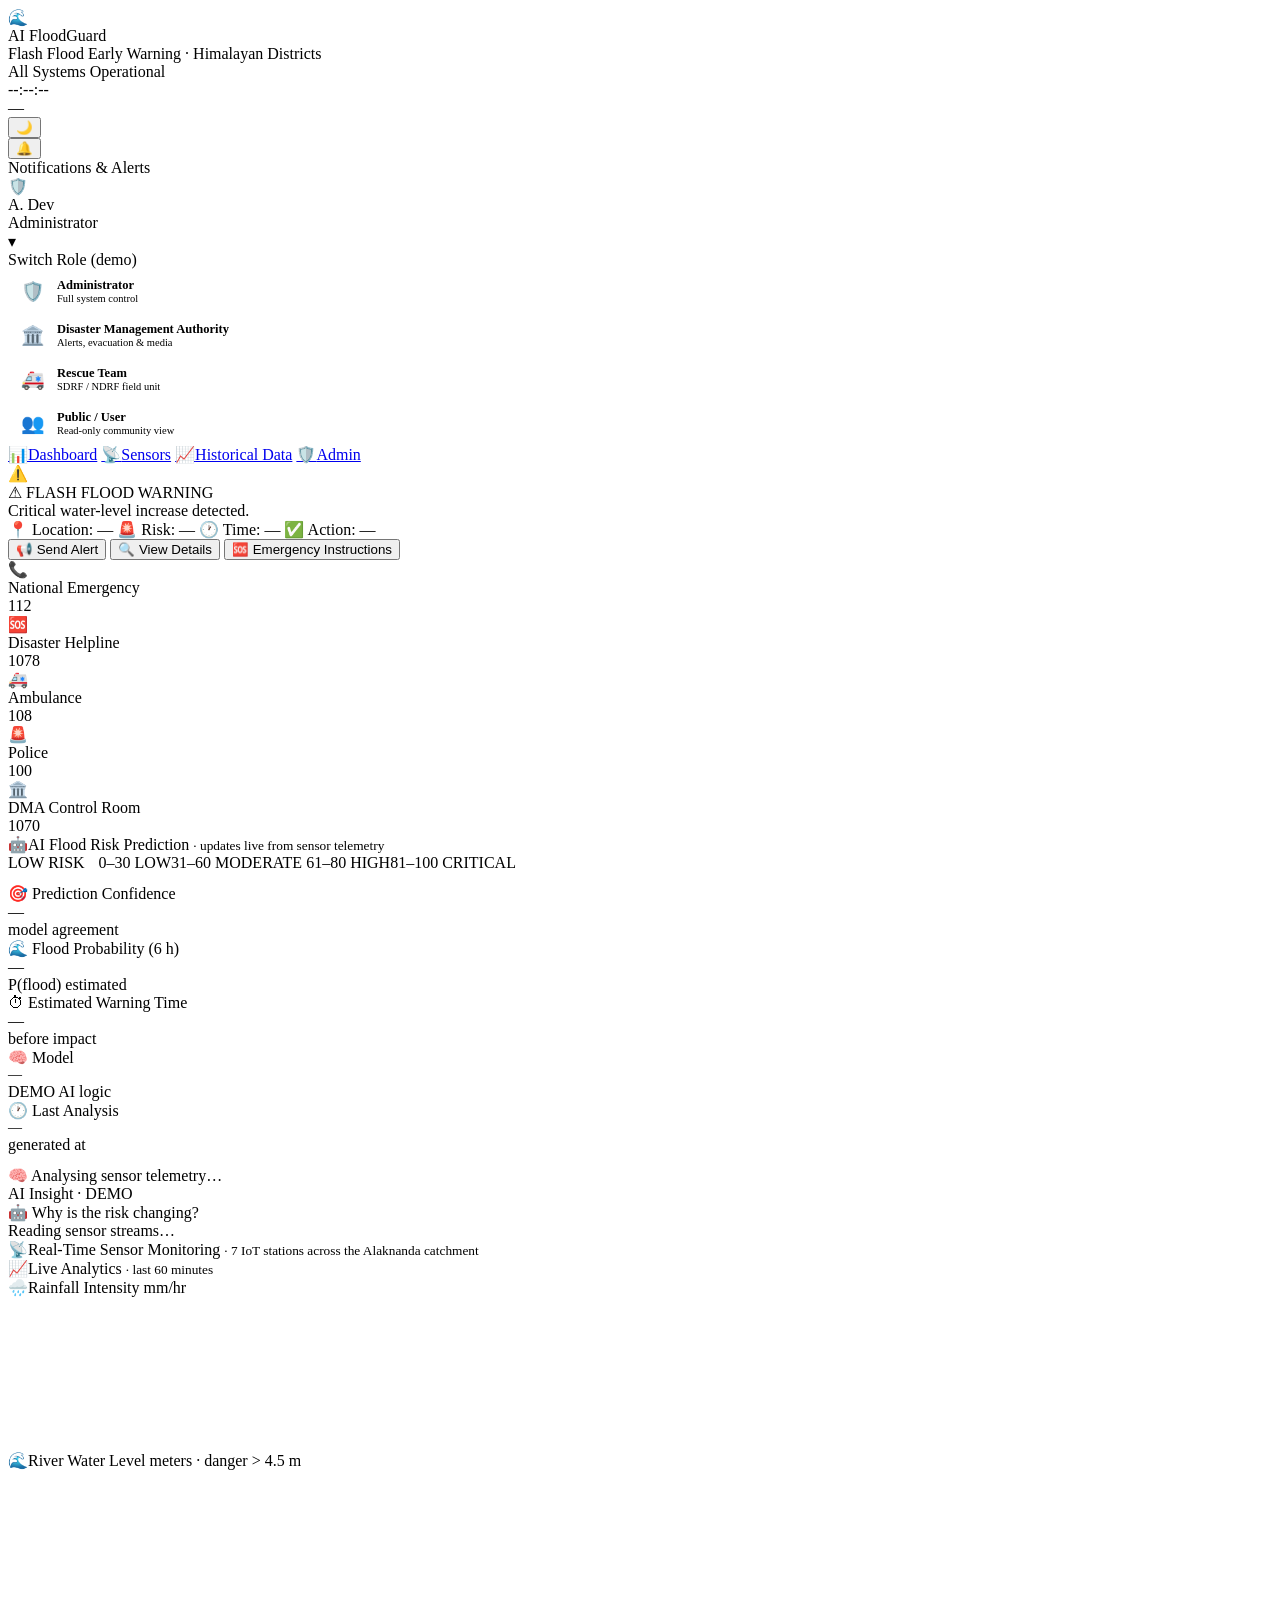
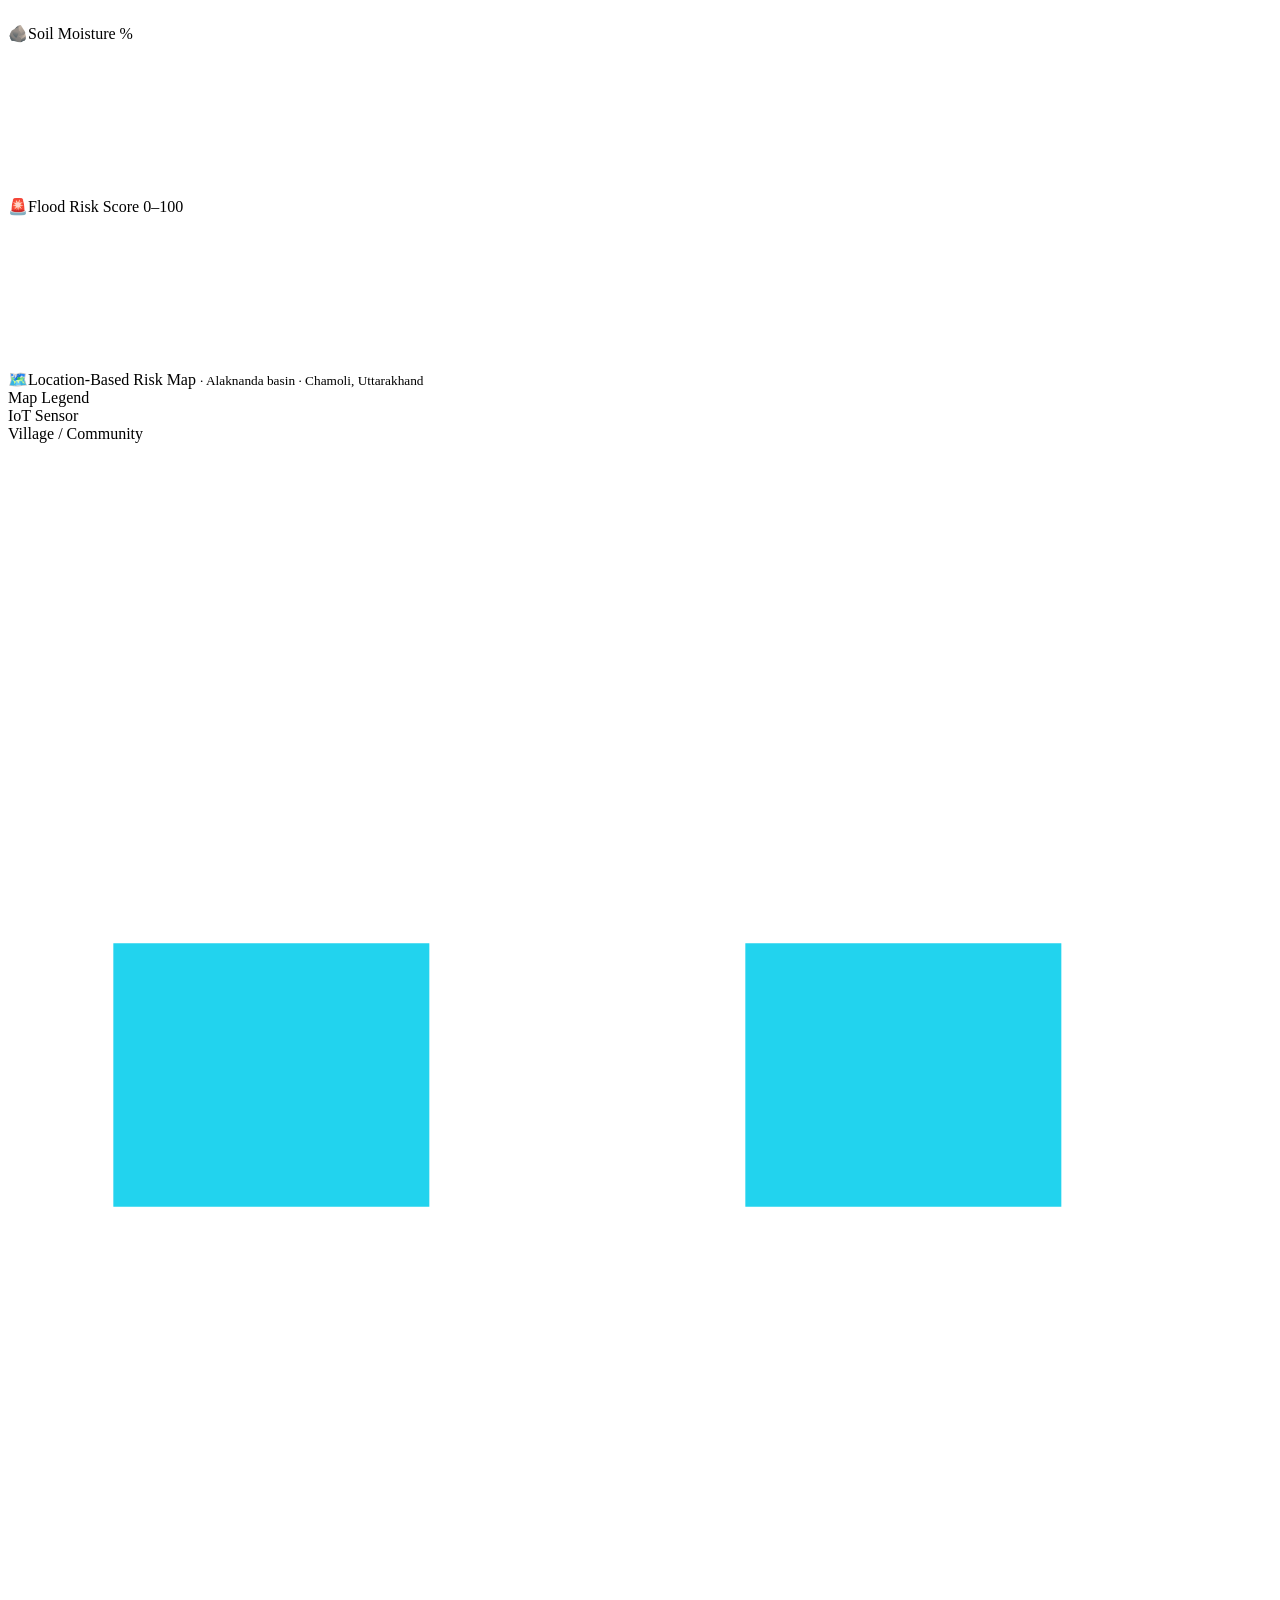
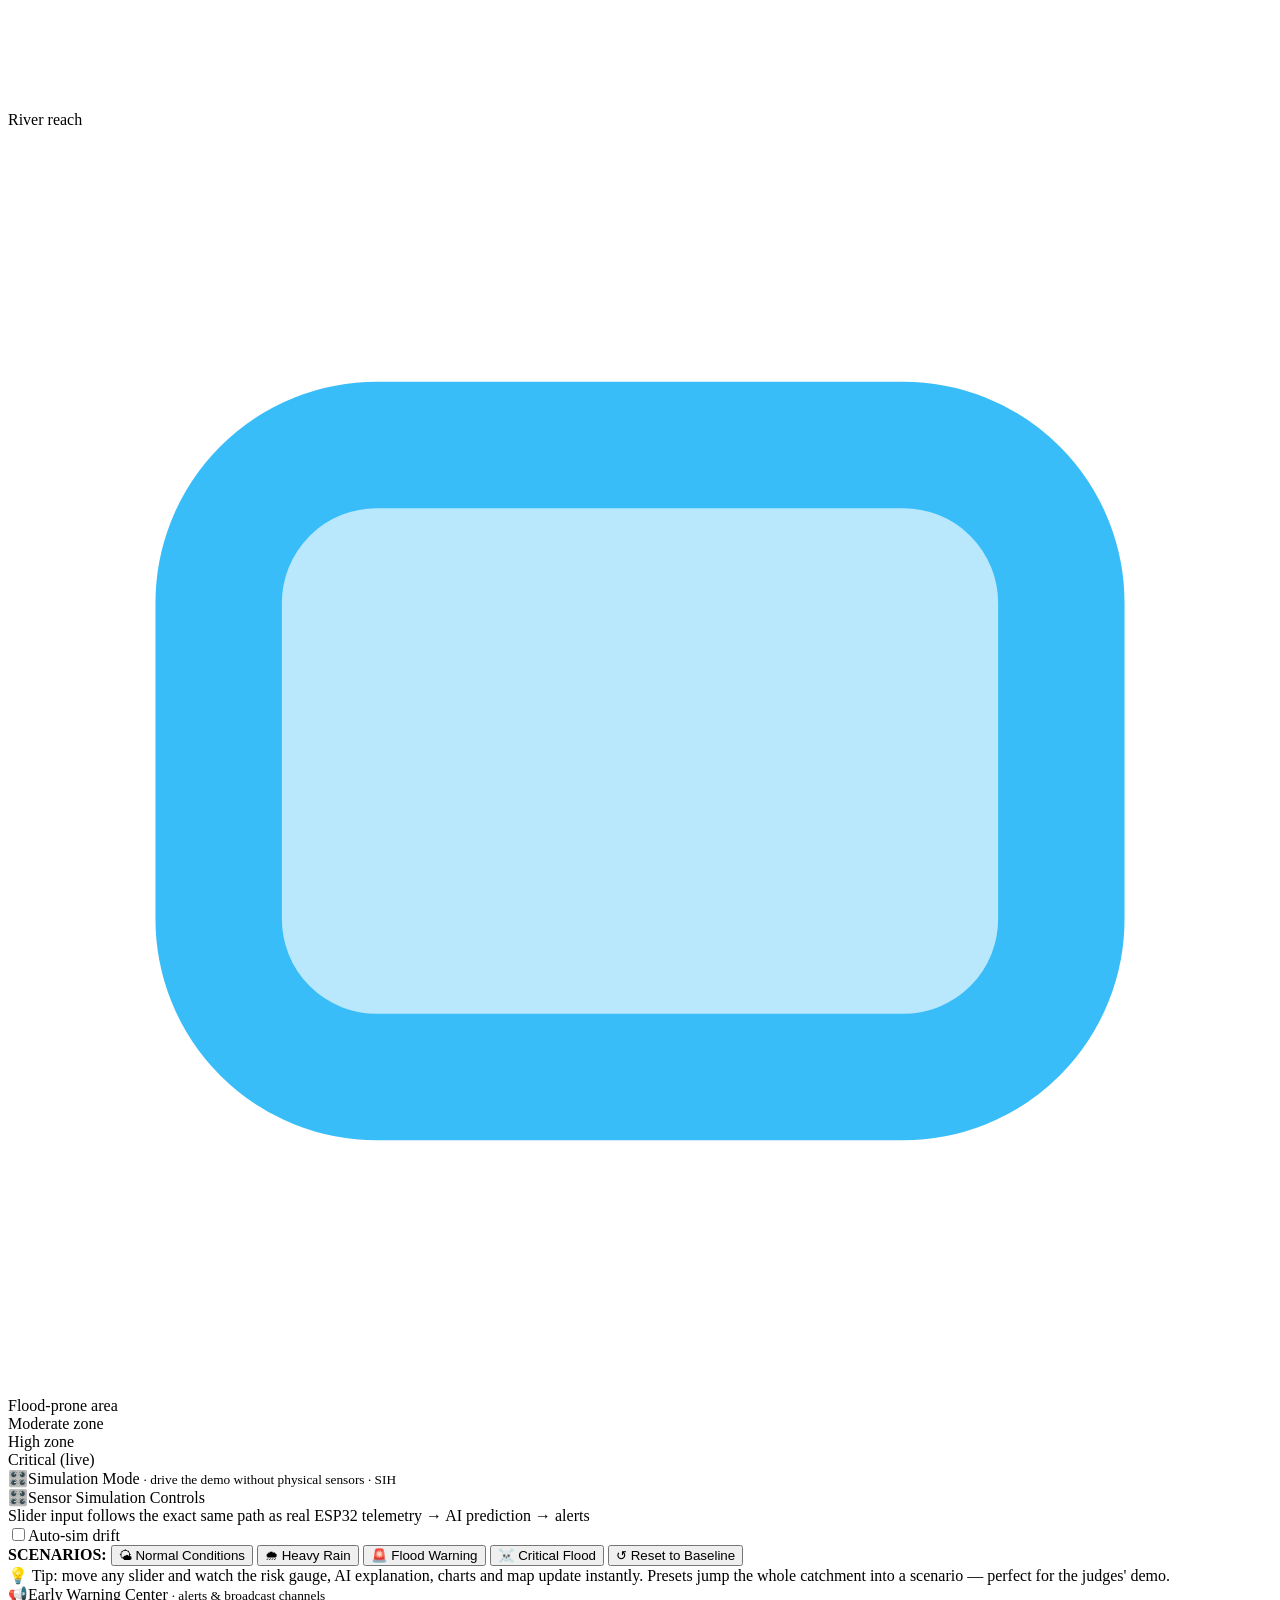
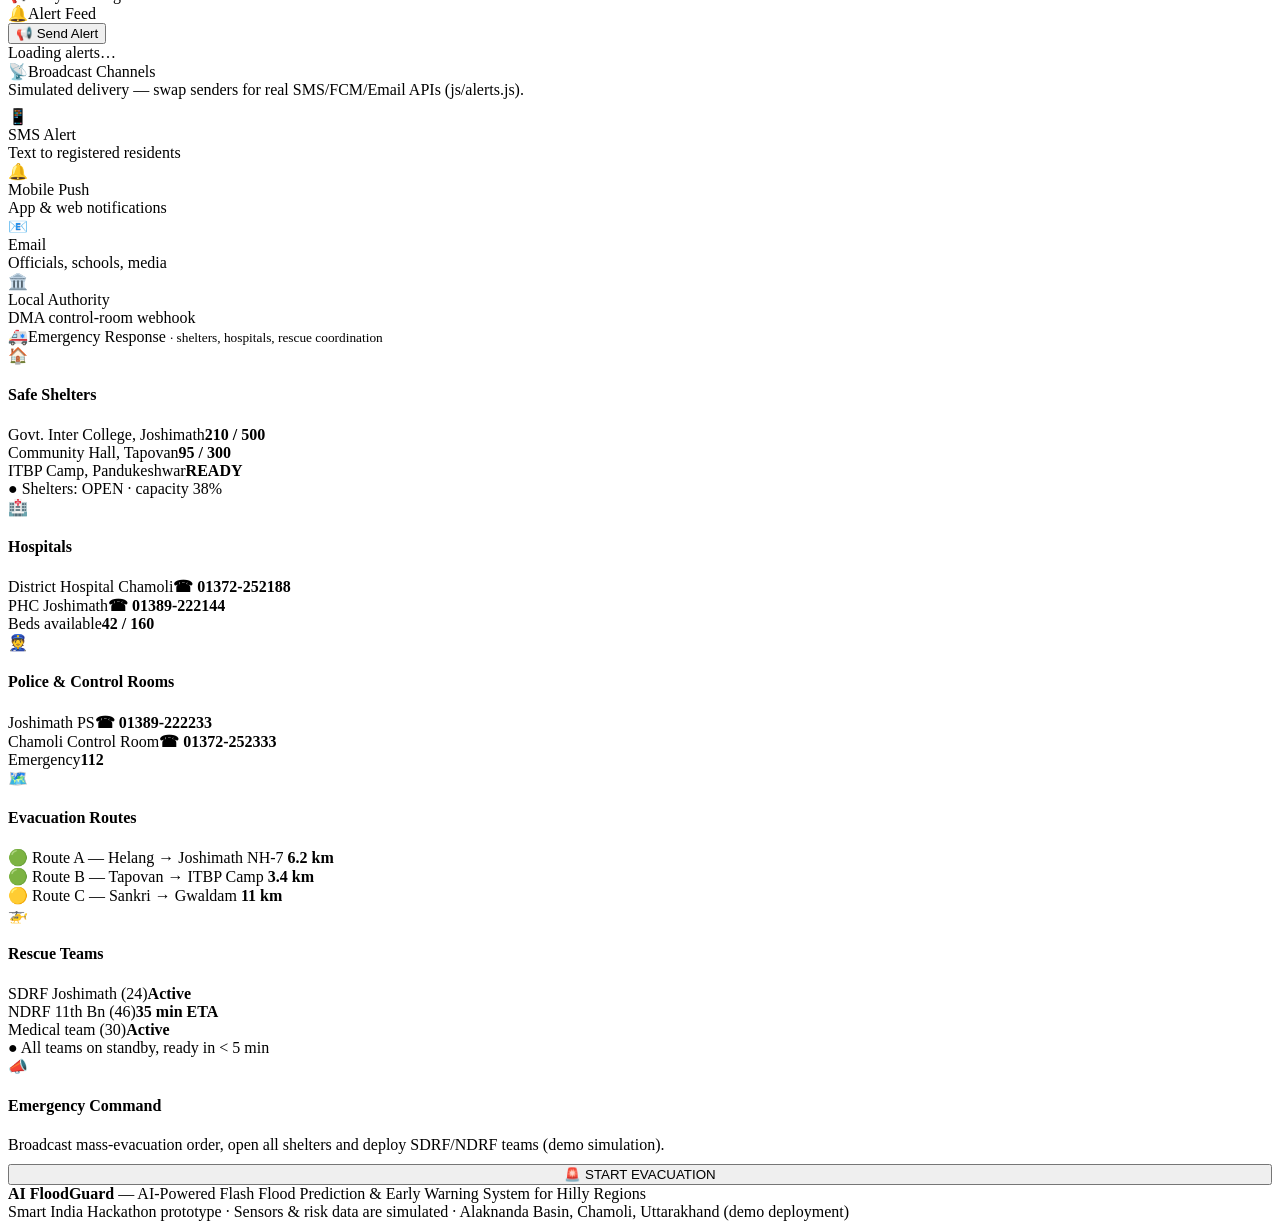
==== index.html @ 09317f2c "Add files via upload" ====
<!DOCTYPE html>
<html lang="en">
<head>
<meta charset="UTF-8">
<meta name="viewport" content="width=device-width, initial-scale=1.0">
<title>AI FloodGuard — Flash Flood Prediction & Early Warning</title>
<meta name="description" content="AI-powered flash flood prediction and early warning system for hilly regions — SIH prototype">
<link rel="icon" href="data:image/svg+xml,<svg xmlns='http://www.w3.org/2000/svg' viewBox='0 0 100 100'><text y='.9em' font-size='90'>🌊</text></svg>">
<link rel="preconnect" href="https://fonts.googleapis.com">
<link href="https://fonts.googleapis.com/css2?family=Inter:wght@400;500;600;700;800&display=swap" rel="stylesheet">
<link rel="stylesheet" href="css/style.css">
<style>
  .role-item{display:flex;gap:10px;align-items:center;padding:9px 11px;border-radius:10px;cursor:pointer;transition:.15s}
  .role-item:hover{background:var(--panel-2)}
  .role-item.active{background:var(--accent-soft)}
  .role-item .r-emoji{font-size:19px;width:28px;text-align:center}
  .role-item .r-name{font-size:12.5px;font-weight:700;line-height:1.2}
  .role-item .r-role{font-size:10.5px;color:var(--muted)}
  .dot-sep{width:4px;height:4px;border-radius:50%;background:var(--muted-2);display:inline-block;margin:0 6px;vertical-align:middle}
</style>
</head>
<body data-page="dashboard">
<!-- ============ HEADER ============ -->
<header class="app-header">
  <div class="brand">
    <div class="brand-logo">🌊</div>
    <div>
      <div class="brand-name">AI FloodGuard</div>
      <div class="brand-sub">Flash Flood Early Warning · Himalayan Districts</div>
    </div>
  </div>
  <div class="sys-status" id="sysStatus"><span class="dot"></span>All Systems Operational</div>
  <div class="header-spacer"></div>
  <div class="clockbox">
    <div class="clock-time" id="clockTime">--:--:--</div>
    <div class="clock-date" id="clockDate">—</div>
  </div>
  <button class="icon-btn" id="themeBtn" title="Toggle light/dark theme">🌙</button>
  <div style="position:relative">
    <button class="icon-btn" id="bellBtn" title="Notifications">🔔<span class="badge" id="bellBadge" style="display:none">0</span></button>
    <div class="notif-drop" id="notifDrop">
      <div class="notif-head">Notifications & Alerts</div>
      <div id="notifList"></div>
    </div>
  </div>
  <div id="profileWrap" style="position:relative">
    <div class="profile" id="profileBtn">
      <div class="avatar" id="avatar">🛡️</div>
      <div>
        <div class="profile-name" id="profileName">A. Dev</div>
        <div class="profile-role" id="profileRole">Administrator</div>
      </div>
      <span class="muted small">▾</span>
    </div>
    <div class="notif-drop" id="roleMenu" style="right:0;left:auto;width:280px">
      <div class="notif-head">Switch Role (demo)</div>
      <div class="role-item active" data-role="admin"><span class="r-emoji">🛡️</span><div><div class="r-name">Administrator</div><div class="r-role">Full system control</div></div></div>
      <div class="role-item" data-role="dma"><span class="r-emoji">🏛️</span><div><div class="r-name">Disaster Management Authority</div><div class="r-role">Alerts, evacuation & media</div></div></div>
      <div class="role-item" data-role="rescue"><span class="r-emoji">🚑</span><div><div class="r-name">Rescue Team</div><div class="r-role">SDRF / NDRF field unit</div></div></div>
      <div class="role-item" data-role="public"><span class="r-emoji">👥</span><div><div class="r-name">Public / User</div><div class="r-role">Read-only community view</div></div></div>
    </div>
  </div>
</header>
<!-- ============ NAV ============ -->
<nav class="app-nav">
  <a href="index.html" data-nav="dashboard"><span class="nav-ico">📊</span>Dashboard</a>
  <a href="sensors.html" data-nav="sensors"><span class="nav-ico">📡</span>Sensors</a>
  <a href="history.html" data-nav="history"><span class="nav-ico">📈</span>Historical Data</a>
  <a href="admin.html" data-nav="admin" data-role-only="admin"><span class="nav-ico">🛡️</span>Admin</a>
</nav>

<main class="page">
  <!-- ⚠️ EARLY WARNING BANNER -->
  <section class="warning-banner" id="warningBanner" role="alert" aria-live="assertive">
    <div class="wb-icon">⚠️</div>
    <div style="flex:1">
      <div class="wb-title" id="wbTitle">⚠ FLASH FLOOD WARNING</div>
      <div class="wb-reason" id="wbReason">Critical water-level increase detected.</div>
      <div class="wb-meta">
        <span class="wb-chip">📍 Location: <span id="wbLoc">—</span></span>
        <span class="wb-chip">🚨 Risk: <span id="wbLevel">—</span></span>
        <span class="wb-chip">🕐 Time: <span id="wbTime">—</span></span>
        <span class="wb-chip">✅ Action: <span id="wbAction">—</span></span>
      </div>
      <div class="wb-actions">
        <button class="btn btn-danger js-send-alert">📢 Send Alert</button>
        <button class="btn btn-warn" data-modal-open="viewAlert">🔍 View Details</button>
        <button class="btn" data-modal-open="emergency">🆘 Emergency Instructions</button>
      </div>
    </div>
  </section>

  <!-- Emergency contact strip -->
  <div class="contact-strip">
    <div class="contact-chip"><div class="c-ico">📞</div><div><div class="c-lbl">National Emergency</div><div class="c-val">112</div></div></div>
    <div class="contact-chip"><div class="c-ico">🆘</div><div><div class="c-lbl">Disaster Helpline</div><div class="c-val">1078</div></div></div>
    <div class="contact-chip"><div class="c-ico blue">🚑</div><div><div class="c-lbl">Ambulance</div><div class="c-val">108</div></div></div>
    <div class="contact-chip"><div class="c-ico green">🚨</div><div><div class="c-lbl">Police</div><div class="c-val">100</div></div></div>
    <div class="contact-chip"><div class="c-ico">🏛️</div><div><div class="c-lbl">DMA Control Room</div><div class="c-val">1070</div></div></div>
  </div>

  <!-- ============ AI PREDICTION HERO ============ -->
  <div class="section-title"><span class="st-ico">🤖</span>AI Flood Risk Prediction <small>· updates live from sensor telemetry</small></div>

  <section class="risk-hero">
    <div class="gauge-wrap" id="gaugeWrap"></div>
    <div style="display:flex;flex-direction:column;gap:12px;min-width:0">
      <div style="display:flex;align-items:center;gap:14px;flex-wrap:wrap">
        <span class="risk-level-badge lv-LOW" id="riskBadge"><span class="rdot"></span>LOW RISK</span>
        <div class="levels-key">
          <span class="lv-LOW">0–30 LOW</span><span class="lv-MODERATE">31–60 MODERATE</span>
          <span class="lv-HIGH">61–80 HIGH</span><span class="lv-CRITICAL">81–100 CRITICAL</span>
        </div>
      </div>
      <div class="risk-metrics">
        <div class="risk-metric"><div class="rm-lbl">🎯 Prediction Confidence</div><div class="rm-val" id="metricConfidence">—</div><div class="rm-sub">model agreement</div></div>
        <div class="risk-metric"><div class="rm-lbl">🌊 Flood Probability (6 h)</div><div class="rm-val" id="metricProbability">—</div><div class="rm-sub">P(flood) estimated</div></div>
        <div class="risk-metric"><div class="rm-lbl">⏱ Estimated Warning Time</div><div class="rm-val" id="metricEta">—</div><div class="rm-sub">before impact</div></div>
        <div class="risk-metric"><div class="rm-lbl">🧠 Model</div><div class="rm-val" style="font-size:14px" id="metricModel">—</div><div class="rm-sub">DEMO AI logic</div></div>
        <div class="risk-metric"><div class="rm-lbl">🕐 Last Analysis</div><div class="rm-val" style="font-size:14px" id="metricTime">—</div><div class="rm-sub">generated at</div></div>
      </div>
      <div class="reason-line" id="reasonLine"><span class="r-ico">🧠</span> Analysing sensor telemetry…</div>
    </div>
  </section>

  <!-- AI explanation -->
  <div class="panel mt-12">
    <div class="ai-expl">
      <span class="ai-tag">AI Insight · DEMO</span>
      <div class="ai-head">🤖 Why is the risk changing?</div>
      <div class="ai-body small muted">Reading sensor streams…</div>
      <div class="ai-factors ai-chips"></div>
    </div>
  </div>

  <!-- ============ SENSOR MONITORING ============ -->
  <div class="section-title"><span class="st-ico">📡</span>Real-Time Sensor Monitoring <small>· 7 IoT stations across the Alaknanda catchment</small></div>
  <div class="sensor-grid" id="sensorCards"></div>

  <!-- ============ LIVE ANALYTICS ============ -->
  <div class="section-title"><span class="st-ico">📈</span>Live Analytics <small>· last 60 minutes</small></div>
  <div class="grid g2">
    <div class="panel">
      <div class="panel-title"><span class="t-ico">🌧️</span>Rainfall Intensity <span class="spacer"></span><span class="panel-sub">mm/hr</span></div>
      <div class="chart-box"><canvas id="rainChart"></canvas></div>
    </div>
    <div class="panel">
      <div class="panel-title"><span class="t-ico">🌊</span>River Water Level <span class="spacer"></span><span class="panel-sub">meters · danger &gt; 4.5 m</span></div>
      <div class="chart-box"><canvas id="waterChart"></canvas></div>
    </div>
    <div class="panel">
      <div class="panel-title"><span class="t-ico">🪨</span>Soil Moisture <span class="spacer"></span><span class="panel-sub">%</span></div>
      <div class="chart-box"><canvas id="soilChart"></canvas></div>
    </div>
    <div class="panel">
      <div class="panel-title"><span class="t-ico">🚨</span>Flood Risk Score <span class="spacer"></span><span class="panel-sub">0–100</span></div>
      <div class="chart-box"><canvas id="riskChart"></canvas></div>
    </div>
  </div>

  <!-- ============ MAP ============ -->
  <div class="section-title"><span class="st-ico">🗺️</span>Location-Based Risk Map <small>· Alaknanda basin · Chamoli, Uttarakhand</small></div>
  <div class="map-wrap">
    <div id="floodMap"></div>
    <div class="map-legend">
      <div class="lg-title">Map Legend</div>
      <div class="lg-row"><span class="lg-dot" style="background:#22d3ee"></span> IoT Sensor</div>
      <div class="lg-row"><span class="lg-dot" style="background:#8ea0bd"></span> Village / Community</div>
      <div class="lg-row"><svg viewBox="0 0 12 12"><line x1="1" y1="6" x2="11" y2="6" stroke="#22d3ee" stroke-width="2.5" stroke-dasharray="3 3"/></svg> River reach</div>
      <div class="lg-row"><svg viewBox="0 0 12 12"><rect x="2" y="3" width="8" height="6" rx="1.5" fill="#38bdf8" fill-opacity=".35" stroke="#38bdf8" stroke-width="1.2"/></svg> Flood-prone area</div>
      <div class="lg-row"><span class="lg-dot" style="background:#fbbf24"></span> Moderate zone</div>
      <div class="lg-row"><span class="lg-dot" style="background:#f87171"></span> High zone</div>
      <div class="lg-row"><span class="lg-dot" style="background:#ef4444"></span> Critical (live)</div>
    </div>
  </div>

  <!-- ============ SIMULATION MODE ============ -->
  <div class="section-title" data-role-show="dma"><span class="st-ico">🎛️</span>Simulation Mode <small>· drive the demo without physical sensors · SIH</small></div>
  <div class="panel sim-panel mt-8" id="simPanel" data-role-show="dma">
    <div class="panel-head">
      <div>
        <div class="panel-title"><span class="t-ico">🎛️</span>Sensor Simulation Controls</div>
        <div class="panel-sub">Slider input follows the exact same path as real ESP32 telemetry → AI prediction → alerts</div>
      </div>
      <label class="sim-toggle"><input type="checkbox" id="autoSim"><span class="switch"></span>Auto-sim drift</label>
    </div>
    <div class="sim-grid"></div>
    <div class="sim-presets">
      <span class="small muted" style="align-self:center;font-weight:700">SCENARIOS:</span>
      <button class="btn btn-sm" data-preset="normal">🌤 Normal Conditions</button>
      <button class="btn btn-sm" data-preset="heavy">🌧 Heavy Rain</button>
      <button class="btn btn-sm" data-preset="warning">🚨 Flood Warning</button>
      <button class="btn btn-sm btn-danger" data-preset="critical">☠️ Critical Flood</button>
      <span class="spacer"></span>
      <button class="btn btn-sm btn-ghost" id="simReset">↺ Reset to Baseline</button>
    </div>
    <div class="sim-help">💡 Tip: move any slider and watch the risk gauge, AI explanation, charts and map update instantly. Presets jump the whole catchment into a scenario — perfect for the judges' demo.</div>
  </div>

  <!-- ============ EARLY WARNING / ALERTS ============ -->
  <div class="section-title"><span class="st-ico">📢</span>Early Warning Center <small>· alerts & broadcast channels</small></div>
  <div class="grid" style="grid-template-columns:2fr 1fr">
    <div class="panel">
      <div class="panel-head">
        <div class="panel-title"><span class="t-ico">🔔</span>Alert Feed</div>
        <button class="btn btn-danger btn-sm js-send-alert">📢 Send Alert</button>
      </div>
      <div id="alertsFeed"><div class="empty-state">Loading alerts…</div></div>
    </div>
    <div class="panel">
      <div class="panel-title"><span class="t-ico">📡</span>Broadcast Channels</div>
      <div class="small muted" style="margin-bottom:8px">Simulated delivery — swap senders for real SMS/FCM/Email APIs (js/alerts.js).</div>
      <div class="alert-item"><div class="a-ico info">📱</div><div><div class="a-title">SMS Alert</div><div class="a-text">Text to registered residents</div></div></div>
      <div class="alert-item"><div class="a-ico info">🔔</div><div><div class="a-title">Mobile Push</div><div class="a-text">App & web notifications</div></div></div>
      <div class="alert-item"><div class="a-ico info">📧</div><div><div class="a-title">Email</div><div class="a-text">Officials, schools, media</div></div></div>
      <div class="alert-item"><div class="a-ico info">🏛️</div><div><div class="a-title">Local Authority</div><div class="a-text">DMA control-room webhook</div></div></div>
      <div id="channelCounts" class="small muted mt-8"></div>
    </div>
  </div>

  <!-- ============ EMERGENCY RESPONSE ============ -->
  <div class="section-title"><span class="st-ico">🚑</span>Emergency Response <small>· shelters, hospitals, rescue coordination</small></div>
  <div class="emergency-grid">
    <div class="emer-card">
      <div class="ec-ico" style="background:var(--success-soft);color:var(--success)">🏠</div>
      <h4>Safe Shelters</h4>
      <div class="ec-row"><span>Govt. Inter College, Joshimath</span><b id="occ1">210 / 500</b></div>
      <div class="ec-row"><span>Community Hall, Tapovan</span><b id="occ2">95 / 300</b></div>
      <div class="ec-row"><span>ITBP Camp, Pandukeshwar</span><b id="occ3">READY</b></div>
      <div class="rescue-status">● Shelters: OPEN · capacity 38%</div>
    </div>
    <div class="emer-card">
      <div class="ec-ico" style="background:var(--danger-soft);color:var(--danger)">🏥</div>
      <h4>Hospitals</h4>
      <div class="ec-row"><span>District Hospital Chamoli</span><b>☎ 01372-252188</b></div>
      <div class="ec-row"><span>PHC Joshimath</span><b>☎ 01389-222144</b></div>
      <div class="ec-row"><span>Beds available</span><b>42 / 160</b></div>
    </div>
    <div class="emer-card">
      <div class="ec-ico" style="background:var(--accent-soft);color:var(--accent)">👮</div>
      <h4>Police & Control Rooms</h4>
      <div class="ec-row"><span>Joshimath PS</span><b>☎ 01389-222233</b></div>
      <div class="ec-row"><span>Chamoli Control Room</span><b>☎ 01372-252333</b></div>
      <div class="ec-row"><span>Emergency</span><b>112</b></div>
    </div>
    <div class="emer-card">
      <div class="ec-ico" style="background:var(--warn-soft);color:var(--warn)">🗺️</div>
      <h4>Evacuation Routes</h4>
      <div class="evac-route">🟢 Route A — Helang → Joshimath NH-7 <b>6.2 km</b></div>
      <div class="evac-route">🟢 Route B — Tapovan → ITBP Camp <b>3.4 km</b></div>
      <div class="evac-route">🟡 Route C — Sankri → Gwaldam <b>11 km</b></div>
    </div>
    <div class="emer-card" id="emergencyControls" data-role-show="dma">
      <div class="ec-ico" style="background:var(--danger-soft);color:var(--danger)">🚁</div>
      <h4>Rescue Teams</h4>
      <div class="ec-row"><span>SDRF Joshimath (24)</span><b>Active</b></div>
      <div class="ec-row"><span>NDRF 11th Bn (46)</span><b>35 min ETA</b></div>
      <div class="ec-row"><span>Medical team (30)</span><b>Active</b></div>
      <div id="rescueStatusText" class="rescue-status">● All teams on standby, ready in &lt; 5 min</div>
    </div>
    <div class="emer-card" style="background:linear-gradient(135deg,var(--critical-soft),transparent);border-color:rgba(239,68,68,.4)" id="emergencyControls2" data-role-show="dma">
      <div class="ec-ico" style="background:var(--critical-soft);color:var(--critical)">📣</div>
      <h4>Emergency Command</h4>
      <p class="small muted" style="margin-bottom:10px">Broadcast mass-evacuation order, open all shelters and deploy SDRF/NDRF teams (demo simulation).</p>
      <button class="btn btn-danger btn-lg" id="evacBtn" style="width:100%;justify-content:center">🚨 START EVACUATION</button>
    </div>
  </div>

  <footer class="app-footer">
    <b>AI FloodGuard</b> — AI-Powered Flash Flood Prediction & Early Warning System for Hilly Regions<br>
    Smart India Hackathon prototype · Sensors & risk data are simulated · Alaknanda Basin, Chamoli, Uttarakhand (demo deployment)
  </footer>
</main>

<!-- ============ MODALS ============ -->
<div class="modal-backdrop" id="modalBackdrop">
  <div class="modal modal-content" id="modal-sendAlert" style="display:none">
    <button class="m-close" data-modal-close>✕</button>
    <h3>📢 Dispatch Alert <span class="small muted mono sa-alert-id"></span></h3>
    <p class="small muted"><b class="sa-alert-title"></b> — <span class="sa-alert-loc"></span></p>
    <div class="divider"></div>
    <div class="form-field">
      <label>Delivery channels (simulated)</label>
      <label class="sim-toggle" style="margin-bottom:8px"><input type="checkbox" value="sms" checked> 📱 SMS to registered residents</label><br>
      <label class="sim-toggle" style="margin-bottom:8px"><input type="checkbox" value="push" checked> 🔔 Mobile push notification</label><br>
      <label class="sim-toggle" style="margin-bottom:8px"><input type="checkbox" value="email" checked> 📧 Email to officials</label><br>
      <label class="sim-toggle"><input type="checkbox" value="authority" checked> 🏛️ Local authority (DMA control room)</label>
    </div>
    <div class="flex" style="justify-content:flex-end;margin-top:8px">
      <button class="btn" data-modal-close>Cancel</button>
      <button class="btn btn-danger" id="modalSendGo">🚀 Send Alerts</button>
    </div>
  </div>

  <div class="modal modal-content" id="modal-viewAlert" style="display:none">
    <button class="m-close" data-modal-close>✕</button>
    <h3>⚠️ Alert Details <span class="small muted mono" id="viewAlertId"></span></h3>
    <div class="divider"></div>
    <div class="form-field"><label>Warning</label><div id="viewAlertTitle" style="font-weight:800;font-size:16px">—</div></div>
    <div class="form-row">
      <div class="form-field"><label>Location</label><div id="viewAlertLoc" class="small">—</div></div>
      <div class="form-field"><label>Risk level</label><div id="viewAlertLevel" style="font-weight:800">—</div></div>
    </div>
    <div class="form-field"><label>Time of alert</label><div id="viewAlertTime" class="small">—</div></div>
    <div class="form-field"><label>Reason for warning</label><div id="viewAlertReason" class="small">—</div></div>
    <div class="form-field"><label>Recommended action</label><div id="viewAlertAction" class="small">—</div></div>
    <div class="flex" style="justify-content:flex-end">
      <button class="btn btn-danger js-send-alert">📢 Send Alert</button>
      <button class="btn" data-modal-close>Close</button>
    </div>
  </div>

  <div class="modal modal-content" id="modal-evacConfirm" style="display:none">
    <button class="m-close" data-modal-close>✕</button>
    <h3>🏃 Start Evacuation?</h3>
    <p class="small muted">Current risk is below HIGH — evacuation is optional. Confirming broadcasts the order to shelters, SDRF/NDRF teams and residents (demo simulation).</p>
    <div class="flex" style="justify-content:flex-end;margin-top:12px">
      <button class="btn" data-modal-close>Cancel</button>
      <button class="btn btn-danger" id="evacYes">Yes, Start Evacuation</button>
    </div>
  </div>

  <div class="modal modal-content" id="modal-emergency" style="display:none">
    <button class="m-close" data-modal-close>✕</button>
    <h3>🆘 Emergency Instructions</h3>
    <ol style="line-height:2.1;padding-left:20px;font-size:13.5px">
      <li>Move to the highest floor or nearest shelter immediately.</li>
      <li>Never walk, drive or wade through floodwater.</li>
      <li>Disconnect electrical appliances and turn off gas cylinders.</li>
      <li>Carry torch, first-aid kit, drinking water and important documents.</li>
      <li>Follow SDRF, NDRF and local administration instructions only.</li>
      <li>Call <b>112</b> (National Emergency) or <b>1078</b> (Disaster Helpline) if trapped.</li>
    </ol>
    <div class="divider"></div>
    <p class="small muted">Broadcast to villagers via siren, SMS and voice calls in the affected sector.</p>
  </div>
</div>
<div id="toastWrap"></div>

<script src="js/vendor/chart.umd.min.js"></script>
<script src="js/vendor/leaflet.js"></script>
<script src="js/mockApi.js"></script>
<script src="js/aiModel.js"></script>
<script src="js/alerts.js"></script>
<script src="js/simulation.js"></script>
<script src="js/ui.js"></script>
<script src="js/pages-dashboard.js"></script>
<script src="js/pages-other.js"></script>
</body>
</html>
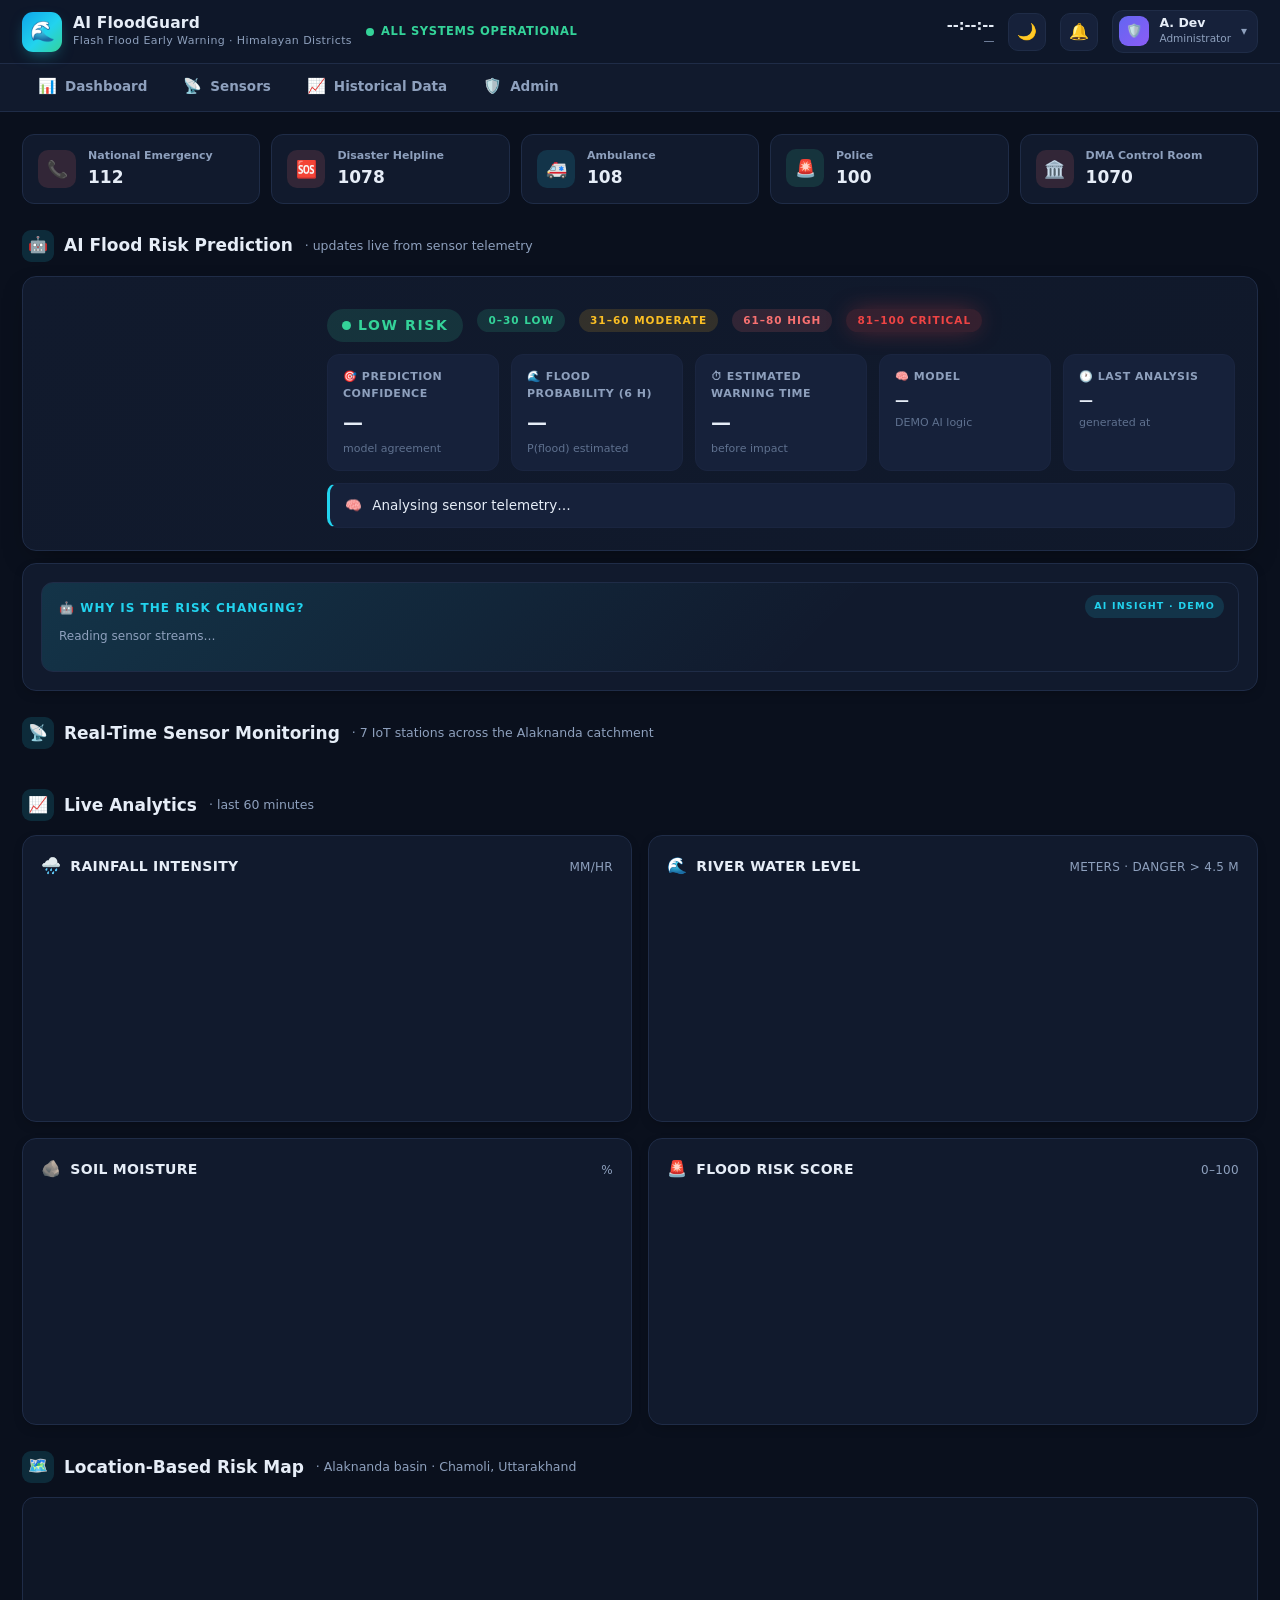
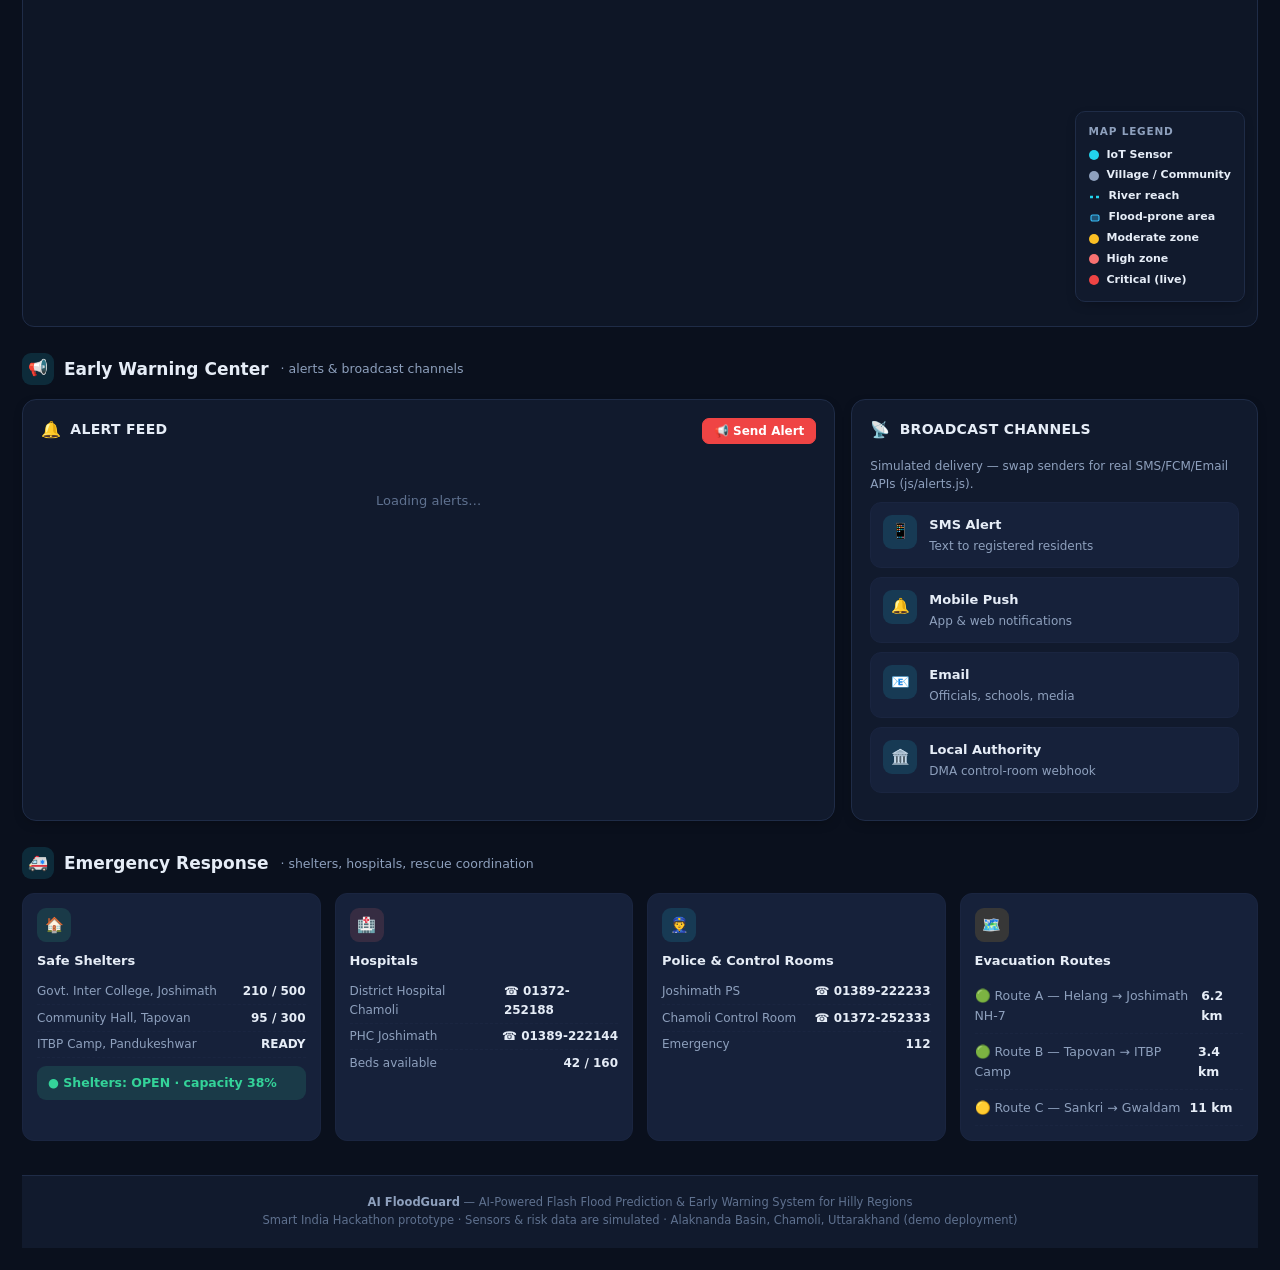
==== commit f0cfd669: "Update index.html" ====
--- a/index.html
+++ b/index.html
@@ -8,7 +8,7 @@
 <link rel="icon" href="data:image/svg+xml,<svg xmlns='http://www.w3.org/2000/svg' viewBox='0 0 100 100'><text y='.9em' font-size='90'>🌊</text></svg>">
 <link rel="preconnect" href="https://fonts.googleapis.com">
 <link href="https://fonts.googleapis.com/css2?family=Inter:wght@400;500;600;700;800&display=swap" rel="stylesheet">
-<link rel="stylesheet" href="css/style.css">
+<link rel="stylesheet" href="my-folder/style.css">
 <style>
   .role-item{display:flex;gap:10px;align-items:center;padding:9px 11px;border-radius:10px;cursor:pointer;transition:.15s}
   .role-item:hover{background:var(--panel-2)}
--- a/my-folder/style.css
+++ b/my-folder/style.css
@@ -0,0 +1,559 @@
+/* =========================================================================
+   AI-Powered Flash Flood Prediction & Early Warning System — Hilly Regions
+   SIH Prototype · Professional disaster-management dashboard styling
+   ========================================================================= */
+
+/* ---------- Design Tokens (Dark default) ---------- */
+:root{
+  --bg:#0a101d;
+  --bg-soft:#0e1626;
+  --panel:#111a2d;
+  --panel-2:#16213a;
+  --border:#1f2c47;
+  --border-soft:#1a2540;
+  --text:#e6edf7;
+  --muted:#8ea0bd;
+  --muted-2:#5f718f;
+  --accent:#22d3ee;
+  --accent-soft:rgba(34,211,238,.14);
+  --success:#34d399;
+  --success-soft:rgba(52,211,153,.14);
+  --warn:#fbbf24;
+  --warn-soft:rgba(251,191,36,.14);
+  --danger:#f87171;
+  --danger-soft:rgba(248,113,113,.14);
+  --critical:#ef4444;
+  --critical-soft:rgba(239,68,68,.16);
+  --info:#60a5fa;
+  --shadow:0 10px 28px -12px rgba(0,0,0,.55);
+  --shadow-sm:0 4px 14px -6px rgba(0,0,0,.45);
+  --radius:14px;
+  --radius-sm:9px;
+  --font:'Inter','Segoe UI',system-ui,-apple-system,sans-serif;
+  --mono:'JetBrains Mono','SF Mono',Menlo,Consolas,monospace;
+  --tile-filter:invert(1) hue-rotate(180deg) brightness(.92) contrast(.92);
+}
+body.light{
+  --bg:#eef2f8;
+  --bg-soft:#e6ebf4;
+  --panel:#ffffff;
+  --panel-2:#f4f7fc;
+  --border:#dbe3ef;
+  --border-soft:#e6ecf5;
+  --text:#0f1b2d;
+  --muted:#52627d;
+  --muted-2:#8494ae;
+  --accent:#0891b2;
+  --accent-soft:rgba(8,145,178,.1);
+  --success:#059669;
+  --success-soft:rgba(5,150,105,.1);
+  --warn:#b45309;
+  --warn-soft:rgba(180,83,9,.12);
+  --danger:#dc2626;
+  --danger-soft:rgba(220,38,38,.1);
+  --critical:#dc2626;
+  --critical-soft:rgba(220,38,38,.12);
+  --info:#2563eb;
+  --shadow:0 10px 28px -14px rgba(15,40,80,.25);
+  --shadow-sm:0 4px 14px -8px rgba(15,40,80,.2);
+  --tile-filter:none;
+}
+
+*{margin:0;padding:0;box-sizing:border-box}
+html{scroll-behavior:smooth}
+body{
+  font-family:var(--font);
+  background:var(--bg);
+  color:var(--text);
+  font-size:14.5px;
+  line-height:1.55;
+  min-height:100vh;
+  -webkit-font-smoothing:antialiased;
+  transition:background .35s,color .35s;
+}
+a{color:var(--accent);text-decoration:none}
+button{font-family:inherit}
+::selection{background:var(--accent-soft)}
+
+/* ---------- Scrollbar ---------- */
+::-webkit-scrollbar{width:9px;height:9px}
+::-webkit-scrollbar-thumb{background:var(--border);border-radius:8px}
+::-webkit-scrollbar-track{background:transparent}
+
+/* ---------- Header ---------- */
+.app-header{
+  position:sticky;top:0;z-index:900;
+  display:flex;align-items:center;gap:14px;
+  padding:0 22px;height:64px;
+  background:color-mix(in srgb,var(--panel) 82%,transparent);
+  backdrop-filter:blur(14px);
+  border-bottom:1px solid var(--border);
+}
+.brand{display:flex;align-items:center;gap:11px;min-width:0}
+.brand-logo{
+  width:40px;height:40px;border-radius:11px;flex:none;
+  display:grid;place-items:center;
+  background:linear-gradient(135deg,#0ea5e9,#22d3ee 55%,#34d399);
+  color:#04121f;font-size:20px;
+  box-shadow:0 6px 16px -6px rgba(34,211,238,.55);
+}
+.brand-name{font-weight:800;font-size:15.5px;letter-spacing:.2px;line-height:1.2}
+.brand-sub{font-size:11px;color:var(--muted);font-weight:500;letter-spacing:.4px}
+.sys-status{display:flex;align-items:center;gap:7px;font-size:11.5px;font-weight:600;color:var(--success);text-transform:uppercase;letter-spacing:.6px}
+.sys-status .dot{width:8px;height:8px;border-radius:50%;background:var(--success);box-shadow:0 0 0 0 rgba(52,211,153,.6);animation:ping 2.2s infinite}
+.sys-status.critical{color:var(--critical)}
+.sys-status.critical .dot{background:var(--critical);animation:ping 1s infinite}
+@keyframes ping{0%{box-shadow:0 0 0 0 rgba(52,211,153,.55)}70%{box-shadow:0 0 0 9px rgba(52,211,153,0)}100%{box-shadow:0 0 0 0 rgba(52,211,153,0)}}
+.sys-status.critical .dot{animation-name:pingRed}
+@keyframes pingRed{0%{box-shadow:0 0 0 0 rgba(239,68,68,.6)}70%{box-shadow:0 0 0 10px rgba(239,68,68,0)}100%{box-shadow:0 0 0 0 rgba(239,68,68,0)}}
+.header-spacer{flex:1}
+.clockbox{text-align:right;line-height:1.25}
+.clock-time{font-weight:700;font-size:14.5px;font-variant-numeric:tabular-nums}
+.clock-date{font-size:11px;color:var(--muted)}
+
+.icon-btn{
+  position:relative;width:38px;height:38px;border-radius:10px;flex:none;
+  border:1px solid var(--border);background:var(--panel-2);color:var(--text);
+  display:grid;place-items:center;font-size:16px;cursor:pointer;transition:.2s;
+}
+.icon-btn:hover{border-color:var(--accent);color:var(--accent)}
+.icon-btn .badge{
+  position:absolute;top:-5px;right:-5px;min-width:17px;height:17px;padding:0 4px;
+  background:var(--critical);color:#fff;font-size:10px;font-weight:700;border-radius:9px;
+  display:grid;place-items:center;border:2px solid var(--bg);
+}
+.profile{
+  display:flex;align-items:center;gap:10px;padding:5px 10px 5px 6px;
+  border:1px solid var(--border);border-radius:11px;background:var(--panel-2);cursor:pointer;transition:.2s;
+}
+.profile:hover{border-color:var(--accent)}
+.avatar{
+  width:30px;height:30px;border-radius:9px;background:linear-gradient(135deg,#6366f1,#8b5cf6);
+  display:grid;place-items:center;color:#fff;font-size:13px;font-weight:800;
+}
+.profile-name{font-size:12.5px;font-weight:700;line-height:1.1}
+.profile-role{font-size:10.5px;color:var(--muted)}
+
+/* ---------- Nav ---------- */
+.app-nav{
+  display:flex;gap:4px;padding:0 22px;overflow-x:auto;
+  background:var(--panel);border-bottom:1px solid var(--border);
+}
+.app-nav a{
+  display:flex;align-items:center;gap:8px;padding:11px 16px;
+  color:var(--muted);font-size:13.5px;font-weight:600;white-space:nowrap;
+  border-bottom:2px solid transparent;transition:.2s;
+}
+.app-nav a:hover{color:var(--text)}
+.app-nav a.active{color:var(--accent);border-bottom-color:var(--accent)}
+.app-nav a .nav-ico{font-size:15px}
+
+/* ---------- Layout ---------- */
+.page{padding:22px;max-width:1500px;margin:0 auto}
+.grid{display:grid;gap:16px}
+.g2{grid-template-columns:repeat(2,1fr)}
+.g3{grid-template-columns:repeat(3,1fr)}
+.g4{grid-template-columns:repeat(4,1fr)}
+.g6{grid-template-columns:repeat(6,1fr)}
+.g8{grid-template-columns:repeat(8,1fr)}
+.col-span-2{grid-column:span 2}
+.col-span-3{grid-column:span 3}
+
+.panel{
+  background:var(--panel);border:1px solid var(--border);border-radius:var(--radius);
+  padding:18px;box-shadow:var(--shadow-sm);position:relative;
+  animation:fadeUp .45s ease both;
+}
+@keyframes fadeUp{from{opacity:0;transform:translateY(10px)}to{opacity:1;transform:none}}
+.panel-title{
+  display:flex;align-items:center;gap:9px;font-size:14px;font-weight:800;letter-spacing:.3px;
+  margin-bottom:14px;text-transform:uppercase;color:var(--text);
+}
+.panel-title .t-ico{color:var(--accent);font-size:16px}
+.panel-sub{font-size:12px;color:var(--muted);font-weight:500;margin-top:2px}
+.panel-head{display:flex;align-items:flex-start;justify-content:space-between;gap:10px;margin-bottom:13px}
+.panel-head .panel-title{margin-bottom:0}
+
+/* ---------- Section headers ---------- */
+.section-title{display:flex;align-items:center;gap:10px;margin:26px 0 14px;font-size:17px;font-weight:800}
+.section-title .st-ico{width:32px;height:32px;border-radius:9px;display:grid;place-items:center;background:var(--accent-soft);color:var(--accent);font-size:16px}
+.section-title small{font-weight:500;color:var(--muted);font-size:12.5px;margin-left:2px}
+
+/* ---------- Stat tiles (admin / history) ---------- */
+.stat-tile{
+  background:var(--panel);border:1px solid var(--border);border-radius:var(--radius);
+  padding:16px;box-shadow:var(--shadow-sm);animation:fadeUp .4s ease both;
+}
+.stat-tile .st-icon{width:38px;height:38px;border-radius:10px;display:grid;place-items:center;font-size:18px;margin-bottom:10px}
+.stat-tile .st-val{font-size:25px;font-weight:800;line-height:1.1;font-variant-numeric:tabular-nums}
+.stat-tile .st-lbl{font-size:12px;color:var(--muted);font-weight:600;margin-top:2px;letter-spacing:.3px}
+.stat-tile .st-sub{font-size:11.5px;color:var(--muted-2);margin-top:6px}
+.st-icon.blue{background:var(--accent-soft);color:var(--accent)}
+.st-icon.green{background:var(--success-soft);color:var(--success)}
+.st-icon.amber{background:var(--warn-soft);color:var(--warn)}
+.st-icon.red{background:var(--danger-soft);color:var(--danger)}
+.st-icon.purple{background:rgba(139,92,246,.14);color:#a78bfa}
+body.light .st-icon.purple{color:#7c3aed}
+.st-icon.violet{background:rgba(139,92,246,.14);color:#a78bfa}
+body.light .st-icon.violet{color:#7c3aed}
+
+/* ---------- Sensor cards ---------- */
+.sensor-grid{display:grid;gap:14px;grid-template-columns:repeat(auto-fill,minmax(225px,1fr))}
+.sensor-card{
+  background:var(--panel);border:1px solid var(--border);border-radius:var(--radius);
+  padding:15px;box-shadow:var(--shadow-sm);position:relative;overflow:hidden;
+  transition:transform .2s,border-color .2s;animation:fadeUp .4s ease both;
+}
+.sensor-card:hover{transform:translateY(-3px);border-color:var(--accent)}
+.sensor-card.offline{opacity:.62}
+.sensor-card::before{content:'';position:absolute;inset:0 auto 0 0;width:3px;background:var(--sc,var(--accent))}
+.sensor-top{display:flex;align-items:center;justify-content:space-between;gap:8px;margin-bottom:9px}
+.sensor-ico{width:34px;height:34px;border-radius:10px;display:grid;place-items:center;font-size:16px;background:var(--sc-soft,var(--accent-soft));color:var(--sc,var(--accent))}
+.sensor-id{font-size:10.5px;color:var(--muted-2);font-family:var(--mono);letter-spacing:.4px}
+.sensor-status{font-size:10px;font-weight:700;padding:3px 8px;border-radius:20px;letter-spacing:.5px;text-transform:uppercase}
+.sensor-status.online{background:var(--success-soft);color:var(--success)}
+.sensor-status.offline{background:var(--danger-soft);color:var(--danger)}
+.sensor-name{font-size:12.5px;color:var(--muted);font-weight:600;margin-bottom:3px}
+.sensor-value{font-size:26px;font-weight:800;font-variant-numeric:tabular-nums;line-height:1.1}
+.sensor-value .unit{font-size:12.5px;color:var(--muted);font-weight:600;margin-left:3px}
+.sensor-loc{font-size:11px;color:var(--muted-2);margin:6px 0 8px;display:flex;align-items:center;gap:4px;white-space:nowrap;overflow:hidden;text-overflow:ellipsis}
+.range-bar{height:5px;border-radius:4px;background:var(--bg-soft);overflow:hidden;position:relative;margin-bottom:4px}
+.range-bar .fill{height:100%;border-radius:4px;background:linear-gradient(90deg,var(--success),var(--warn) 65%,var(--danger));transition:width .6s}
+.range-bar .now{position:absolute;top:-2px;width:4px;height:10px;border-radius:2px;background:var(--text);transition:left .6s;box-shadow:0 0 6px currentColor}
+.range-labels{display:flex;justify-content:space-between;font-size:9.5px;color:var(--muted-2)}
+.sensor-foot{display:flex;justify-content:space-between;align-items:center;margin-top:8px;font-size:10.5px;color:var(--muted-2)}
+.spark{width:100%;height:30px;margin-top:8px;display:block}
+
+/* ---------- Risk gauge ---------- */
+.risk-hero{
+  display:grid;grid-template-columns:260px 1fr;gap:22px;align-items:center;
+  background:linear-gradient(135deg,var(--panel),color-mix(in srgb,var(--panel) 60%,var(--bg-soft)));
+  border:1px solid var(--border);border-radius:var(--radius);padding:22px;box-shadow:var(--shadow);
+}
+.gauge-wrap{position:relative;width:250px;margin:0 auto}
+.gauge-center{position:absolute;inset:0;display:flex;flex-direction:column;align-items:center;justify-content:flex-end;padding-bottom:34px;text-align:center}
+.gauge-score{font-size:44px;font-weight:800;line-height:1;font-variant-numeric:tabular-nums}
+.gauge-pct{font-size:13px;color:var(--muted);font-weight:700;margin-top:2px}
+.risk-level-badge{
+  display:inline-flex;align-items:center;gap:7px;padding:6px 15px;border-radius:30px;
+  font-weight:800;font-size:14px;letter-spacing:1.6px;margin-top:10px;
+}
+.risk-level-badge .rdot{width:9px;height:9px;border-radius:50%;background:currentColor;box-shadow:0 0 0 0 rgba(255,255,255,.4)}
+.risk-level-badge.pulse .rdot{animation:ping 1.2s infinite}
+.lv-LOW{background:var(--success-soft);color:var(--success)}
+.lv-MODERATE{background:var(--warn-soft);color:var(--warn)}
+.lv-HIGH{background:var(--danger-soft);color:var(--danger)}
+.lv-CRITICAL{background:var(--critical-soft);color:var(--critical);box-shadow:0 0 24px -6px rgba(239,68,68,.6)}
+.risk-metrics{display:grid;grid-template-columns:repeat(auto-fit,minmax(150px,1fr));gap:12px}
+.risk-metric{background:var(--panel-2);border:1px solid var(--border-soft);border-radius:12px;padding:13px 15px}
+.risk-metric .rm-lbl{font-size:11px;color:var(--muted);font-weight:700;text-transform:uppercase;letter-spacing:.5px;display:flex;align-items:center;gap:6px}
+.risk-metric .rm-val{font-size:20px;font-weight:800;margin-top:5px;font-variant-numeric:tabular-nums}
+.risk-metric .rm-sub{font-size:11px;color:var(--muted-2);margin-top:2px}
+.reason-line{
+  grid-column:1/-1;background:var(--panel-2);border:1px solid var(--border-soft);
+  border-left:3px solid var(--sc,var(--accent));border-radius:10px;padding:11px 15px;
+  font-size:13.5px;color:var(--text);font-weight:500;
+}
+.reason-line .r-ico{margin-right:6px}
+
+/* ---------- AI explanation ---------- */
+.ai-expl{
+  background:linear-gradient(135deg,var(--accent-soft),transparent 65%);
+  border:1px solid var(--border);border-radius:12px;padding:15px 17px;font-size:13.5px;line-height:1.7;
+  position:relative;
+}
+.ai-expl .ai-tag{
+  position:absolute;top:12px;right:14px;font-size:9.5px;font-weight:800;letter-spacing:1.2px;
+  color:var(--accent);background:var(--accent-soft);padding:3px 9px;border-radius:20px;text-transform:uppercase;
+}
+.ai-expl .ai-head{font-weight:800;font-size:12px;text-transform:uppercase;letter-spacing:1px;color:var(--accent);margin-bottom:7px;display:flex;align-items:center;gap:7px}
+.ai-factors{display:flex;flex-wrap:wrap;gap:7px;margin-top:10px}
+.ai-factor{font-size:11px;font-weight:700;padding:4px 10px;border-radius:20px;border:1px solid var(--border)}
+.ai-factor.up{color:var(--danger);background:var(--danger-soft)}
+.ai-factor.steady{color:var(--muted)}
+
+/* ---------- Warning banner ---------- */
+.warning-banner{
+  display:none;align-items:flex-start;gap:16px;margin-bottom:18px;padding:17px 20px;
+  border-radius:var(--radius);border:1px solid rgba(239,68,68,.5);
+  background:linear-gradient(120deg,var(--critical-soft),rgba(239,68,68,.05) 60%);
+  animation:bannerIn .5s cubic-bezier(.2,.9,.3,1.2) both;
+}
+.warning-banner.active{display:flex}
+@keyframes bannerIn{from{opacity:0;transform:scale(.96)}to{opacity:1;transform:none}}
+.wb-icon{font-size:34px;flex:none;animation:shake 1.4s infinite}
+@keyframes shake{0%,100%{transform:rotate(0)}12%{transform:rotate(-12deg)}24%{transform:rotate(11deg)}36%{transform:rotate(-7deg)}48%{transform:rotate(5deg)}60%{transform:rotate(0)}}
+.wb-title{font-size:19px;font-weight:900;letter-spacing:1.5px;color:var(--critical);display:flex;align-items:center;gap:10px;flex-wrap:wrap}
+.wb-reason{font-size:13.5px;margin-top:4px;color:var(--text)}
+.wb-meta{display:flex;flex-wrap:wrap;gap:8px;margin-top:12px}
+.wb-chip{display:inline-flex;align-items:center;gap:6px;font-size:11.5px;font-weight:600;background:var(--panel);border:1px solid var(--border);border-radius:8px;padding:5px 10px;color:var(--muted)}
+.wb-chip b{color:var(--text)}
+.wb-actions{display:flex;flex-wrap:wrap;gap:9px;margin-top:14px}
+
+/* ---------- Buttons ---------- */
+.btn{
+  display:inline-flex;align-items:center;gap:8px;padding:9px 16px;border-radius:9px;
+  font-size:13px;font-weight:700;border:1px solid var(--border);background:var(--panel-2);color:var(--text);
+  cursor:pointer;transition:.2s;white-space:nowrap;
+}
+.btn:hover{transform:translateY(-1px);box-shadow:var(--shadow-sm)}
+.btn:active{transform:none}
+.btn-accent{background:var(--accent);border-color:var(--accent);color:#04121f}
+.btn-accent:hover{filter:brightness(1.1)}
+.btn-danger{background:var(--critical);border-color:var(--critical);color:#fff}
+.btn-danger:hover{filter:brightness(1.1)}
+.btn-warn{background:var(--warn);border-color:var(--warn);color:#2a1b02}
+.btn-success{background:var(--success);border-color:var(--success);color:#03201a}
+.btn-ghost{background:transparent}
+.btn-sm{padding:5px 11px;font-size:12px;border-radius:7px}
+.btn-lg{padding:12px 22px;font-size:14.5px;border-radius:11px}
+.btn[disabled]{opacity:.5;cursor:not-allowed;transform:none!important}
+
+/* ---------- Simulation panel ---------- */
+.sim-panel{border:1px dashed var(--border);background:color-mix(in srgb,var(--panel) 75%,var(--bg))}
+.sim-grid{display:grid;grid-template-columns:repeat(auto-fit,minmax(215px,1fr));gap:12px 22px}
+.sim-row{margin-bottom:4px}
+.sim-lbl{display:flex;justify-content:space-between;font-size:12px;font-weight:600;margin-bottom:5px}
+.sim-lbl .sim-val{font-family:var(--mono);color:var(--accent);font-weight:700}
+input[type=range]{
+  -webkit-appearance:none;appearance:none;width:100%;height:6px;border-radius:5px;
+  background:linear-gradient(90deg,var(--accent) var(--fill,50%),var(--bg-soft) var(--fill,50%));
+  outline:none;cursor:pointer;
+}
+input[type=range]::-webkit-slider-thumb{
+  -webkit-appearance:none;appearance:none;width:17px;height:17px;border-radius:50%;
+  background:#fff;border:3px solid var(--accent);box-shadow:0 2px 8px rgba(0,0,0,.4);cursor:grab;
+}
+input[type=range]::-moz-range-thumb{width:15px;height:15px;border-radius:50%;background:#fff;border:3px solid var(--accent);cursor:grab}
+.sim-presets{display:flex;flex-wrap:wrap;gap:8px;margin-top:14px}
+.sim-toggle{display:flex;align-items:center;gap:9px;font-size:12.5px;font-weight:600;color:var(--muted);cursor:pointer;user-select:none}
+.switch{position:relative;width:40px;height:22px;background:var(--bg-soft);border-radius:20px;transition:.25s;flex:none;border:1px solid var(--border)}
+.switch::after{content:'';position:absolute;top:2px;left:2px;width:16px;height:16px;border-radius:50%;background:var(--muted);transition:.25s}
+input:checked + .switch{background:var(--accent)}
+input:checked + .switch::after{left:20px;background:#fff}
+.sim-help{font-size:11.5px;color:var(--muted-2);margin-top:12px;border-top:1px dashed var(--border);padding-top:10px;line-height:1.6}
+
+/* ---------- Charts ---------- */
+.chart-box{position:relative;height:210px}
+.chart-box.tall{height:250px}
+.chart-legend-note{font-size:10.5px;color:var(--muted-2);margin-top:6px}
+
+/* ---------- Map ---------- */
+.map-wrap{height:430px;border-radius:12px;overflow:hidden;border:1px solid var(--border);position:relative;background:var(--bg-soft)}
+#floodMap{height:100%;width:100%}
+body:not(.light) .leaflet-tile-pane{filter:var(--tile-filter)}
+.map-legend{
+  position:absolute;z-index:500;right:12px;bottom:24px;background:var(--panel);border:1px solid var(--border);
+  border-radius:10px;padding:10px 13px;font-size:11px;box-shadow:var(--shadow-sm);line-height:1.9;min-width:150px;
+}
+.map-legend .lg-title{font-weight:800;font-size:10.5px;text-transform:uppercase;letter-spacing:.8px;color:var(--muted);margin-bottom:3px}
+.map-legend .lg-row{display:flex;align-items:center;gap:8px;font-weight:600}
+.lg-dot{width:10px;height:10px;border-radius:50%;flex:none}
+.map-legend .lg-row svg{width:12px;height:12px;flex:none}
+.leaflet-popup-content-wrapper{background:var(--panel);color:var(--text);border:1px solid var(--border);border-radius:12px}
+.leaflet-popup-tip{background:var(--panel);border:1px solid var(--border)}
+.leaflet-popup-content{margin:12px 15px;font-size:12.5px}
+.leaflet-container a{color:var(--accent)}
+.leaflet-control-attribution{background:rgba(0,0,0,.5)!important;color:var(--muted-2)!important;font-size:9px!important}
+.leaflet-control-attribution a{color:var(--muted)!important}
+.marker-sensor{background:#fff;border-radius:50%;display:grid;place-items:center;font-size:12px;box-shadow:0 2px 10px rgba(0,0,0,.5);border:2px solid var(--mc,#22d3ee)}
+.marker-sensor .pulse{position:absolute;inset:-4px;border-radius:50%;border:2px solid var(--mc,#22d3ee);animation:mping 1.8s infinite;opacity:.7}
+@keyframes mping{0%{transform:scale(.7);opacity:.8}100%{transform:scale(1.7);opacity:0}}
+.village-marker{background:#fff;border:2px solid var(--muted-2);border-radius:50%;display:grid;place-items:center;font-size:9px;color:var(--muted-2);box-shadow:0 2px 6px rgba(0,0,0,.4)}
+
+/* ---------- Alerts feed ---------- */
+.alert-item{
+  display:flex;gap:12px;padding:12px;border-radius:11px;border:1px solid var(--border-soft);
+  background:var(--panel-2);margin-bottom:9px;animation:fadeUp .35s ease both;
+}
+.alert-item .a-ico{width:34px;height:34px;border-radius:9px;display:grid;place-items:center;font-size:15px;flex:none}
+.alert-item .a-title{font-weight:700;font-size:13px}
+.alert-item .a-text{font-size:12px;color:var(--muted);margin-top:2px;line-height:1.5}
+.alert-item .a-time{font-size:10.5px;color:var(--muted-2);margin-top:5px;display:flex;gap:8px;align-items:center}
+.a-ico.warn{background:var(--warn-soft);color:var(--warn)}
+.a-ico.danger{background:var(--danger-soft);color:var(--danger)}
+.a-ico.info{background:var(--accent-soft);color:var(--accent)}
+.a-ico.success{background:var(--success-soft);color:var(--success)}
+
+/* ---------- Tables ---------- */
+.table-wrap{overflow-x:auto;border-radius:11px;border:1px solid var(--border)}
+table{width:100%;border-collapse:collapse;font-size:13px;min-width:640px}
+thead th{
+  text-align:left;font-size:10.5px;text-transform:uppercase;letter-spacing:.8px;color:var(--muted);
+  padding:11px 14px;background:var(--panel-2);border-bottom:1px solid var(--border);white-space:nowrap;
+}
+tbody td{padding:11px 14px;border-bottom:1px solid var(--border-soft);vertical-align:middle}
+tbody tr:hover{background:var(--panel-2)}
+tbody tr:last-child td{border-bottom:none}
+td .mono{font-family:var(--mono);font-size:12px}
+td .loc{font-size:12px;color:var(--muted);display:flex;align-items:center;gap:5px}
+.badge{display:inline-flex;align-items:center;gap:5px;font-size:11px;font-weight:700;padding:3px 9px;border-radius:20px}
+.badge.online{background:var(--success-soft);color:var(--success)}
+.badge.offline{background:var(--danger-soft);color:var(--danger)}
+.badge.cal{background:var(--accent-soft);color:var(--accent)}
+.battery{display:flex;align-items:center;gap:7px}
+.battery .bt-fill{width:34px;height:8px;border-radius:4px;background:var(--bg-soft);overflow:hidden;border:1px solid var(--border)}
+.battery .bt-fill i{display:block;height:100%;border-radius:3px;background:var(--success)}
+.battery .bt-fill i.mid{background:var(--warn)}
+.battery .bt-fill i.low{background:var(--danger)}
+.battery span{font-family:var(--mono);font-size:11px;color:var(--muted)}
+
+/* ---------- Filter bar / controls ---------- */
+.controls{display:flex;flex-wrap:wrap;gap:9px;align-items:center}
+.seg{display:inline-flex;background:var(--panel-2);border:1px solid var(--border);border-radius:10px;padding:3px;gap:2px}
+.seg button{
+  border:none;background:transparent;color:var(--muted);padding:7px 15px;border-radius:8px;
+  font-size:12.5px;font-weight:700;cursor:pointer;transition:.2s;
+}
+.seg button.active{background:var(--accent);color:#04121f}
+select,input[type=text],input[type=number],input[type=search]{
+  background:var(--panel-2);border:1px solid var(--border);color:var(--text);
+  border-radius:9px;padding:8px 12px;font-size:13px;font-family:inherit;outline:none;transition:.2s;
+}
+select:focus,input:focus{border-color:var(--accent)}
+select option{background:var(--panel);color:var(--text)}
+
+/* ---------- Modal ---------- */
+.modal-backdrop{
+  position:fixed;inset:0;background:rgba(4,10,20,.68);backdrop-filter:blur(3px);
+  display:none;place-items:center;z-index:2000;padding:18px;
+}
+.modal-backdrop.open{display:grid;animation:fadeIn .25s ease}
+@keyframes fadeIn{from{opacity:0}to{opacity:1}}
+.modal{
+  background:var(--panel);border:1px solid var(--border);border-radius:16px;max-width:580px;width:100%;
+  max-height:88vh;overflow-y:auto;padding:24px;box-shadow:var(--shadow);animation:popIn .35s cubic-bezier(.2,.9,.3,1.2);
+  position:relative;
+}
+@keyframes popIn{from{opacity:0;transform:scale(.92) translateY(12px)}to{opacity:1;transform:none}}
+.modal h3{font-size:17px;font-weight:800;display:flex;align-items:center;gap:9px;margin-bottom:6px}
+.modal .m-close{position:absolute;top:14px;right:14px;background:transparent;border:none;color:var(--muted);font-size:19px;cursor:pointer;width:32px;height:32px;border-radius:8px}
+.modal .m-close:hover{background:var(--panel-2);color:var(--text)}
+.form-row{display:grid;grid-template-columns:1fr 1fr;gap:12px}
+.form-field{margin-bottom:12px}
+.form-field label{display:block;font-size:11.5px;font-weight:700;color:var(--muted);margin-bottom:5px;text-transform:uppercase;letter-spacing:.4px}
+.form-field input,.form-field select{width:100%}
+
+/* ---------- Toast ---------- */
+#toast-wrap{position:fixed;bottom:20px;right:20px;z-index:3000;display:flex;flex-direction:column;gap:9px;max-width:360px}
+.toast{
+  background:var(--panel);border:1px solid var(--border);border-left:4px solid var(--accent);
+  border-radius:11px;padding:12px 15px;font-size:13px;box-shadow:var(--shadow);
+  display:flex;gap:10px;align-items:flex-start;animation:toastIn .4s cubic-bezier(.2,.9,.3,1.3);
+}
+.toast.out{animation:toastOut .35s ease both}
+@keyframes toastIn{from{opacity:0;transform:translateX(40px)}to{opacity:1;transform:none}}
+@keyframes toastOut{to{opacity:0;transform:translateX(40px)}}
+.toast .t-ico{font-size:17px;flex:none}
+.toast.success{border-left-color:var(--success)}
+.toast.warn{border-left-color:var(--warn)}
+.toast.danger{border-left-color:var(--danger)}
+.toast .t-title{font-weight:700;font-size:13px}
+.toast .t-text{font-size:12px;color:var(--muted);margin-top:1px}
+
+/* ---------- Emergency ---------- */
+.emergency-grid{display:grid;grid-template-columns:repeat(auto-fit,minmax(230px,1fr));gap:14px}
+.emer-card{background:var(--panel-2);border:1px solid var(--border-soft);border-radius:12px;padding:14px}
+.emer-card .ec-ico{width:34px;height:34px;border-radius:9px;display:grid;place-items:center;font-size:15px;margin-bottom:9px}
+.emer-card h4{font-size:13px;font-weight:800;margin-bottom:7px}
+.emer-card .ec-row{font-size:12px;color:var(--muted);display:flex;justify-content:space-between;gap:8px;padding:3.5px 0;border-bottom:1px dashed var(--border-soft)}
+.emer-card .ec-row:last-child{border-bottom:none}
+.emer-card .ec-row b{color:var(--text);font-weight:700}
+.rescue-status{display:flex;align-items:center;gap:8px;font-size:12.5px;font-weight:700;padding:7px 11px;border-radius:9px;background:var(--success-soft);color:var(--success);margin-top:8px}
+.evac-route{font-size:12.5px;padding:8px 0;border-bottom:1px dashed var(--border-soft);display:flex;align-items:center;gap:9px;color:var(--muted)}
+.evac-route b{color:var(--text)}
+
+/* ---------- Quick info hero (emergency contacts) ---------- */
+.contact-strip{display:grid;grid-template-columns:repeat(auto-fit,minmax(175px,1fr));gap:11px;margin-bottom:20px}
+.contact-chip{background:var(--panel);border:1px solid var(--border);border-radius:12px;padding:12px 15px;display:flex;align-items:center;gap:12px;animation:fadeUp .4s ease both}
+.contact-chip .c-ico{width:38px;height:38px;border-radius:10px;display:grid;place-items:center;font-size:17px;background:var(--danger-soft);color:var(--danger)}
+.contact-chip .c-ico.blue{background:var(--accent-soft);color:var(--accent)}
+.contact-chip .c-ico.green{background:var(--success-soft);color:var(--success)}
+.contact-chip .c-lbl{font-size:11px;color:var(--muted);font-weight:600}
+.contact-chip .c-val{font-size:17px;font-weight:800;font-variant-numeric:tabular-nums}
+
+/* ---------- Notification dropdown ---------- */
+.notif-drop{
+  position:absolute;top:52px;right:0;width:330px;max-height:400px;overflow-y:auto;
+  background:var(--panel);border:1px solid var(--border);border-radius:13px;box-shadow:var(--shadow);
+  display:none;z-index:950;padding:8px;
+}
+.notif-drop.open{display:block;animation:fadeUp .25s ease}
+.notif-head{font-size:11.5px;font-weight:800;text-transform:uppercase;letter-spacing:.8px;color:var(--muted);padding:8px 10px 6px}
+
+/* ---------- Role gating ---------- */
+[data-role-show]{display:none}
+body.role-admin [data-role-show="admin"],
+body.role-dma [data-role-show="dma"],
+body.role-dma [data-role-show="admin"],
+body.role-rescue [data-role-show="rescue"],
+body.role-rescue [data-role-show="admin"],
+body.role-rescue [data-role-show="dma"],
+body.role-public [data-role-show="public"],
+body.role-public [data-role-show="admin"]{display:block}
+body.role-public [data-role-show="public"], body.role-public [data-role-show="public"]{display:block}
+body.role-public [data-role-show="admin"],
+body.role-public [data-role-show="dma"],
+body.role-public [data-role-show="rescue"]{display:none!important}
+body.role-rescue [data-role-show="admin"]{display:none!important}
+body.role-dma [data-role-show="admin"]{display:none!important}
+body.role-public .sim-panel, body.role-public #simPanel{display:none}
+body.role-public #emergencyControls{display:none}
+body.role-public #rescueControls{display:none}
+.nav-link[data-role-only]{display:none}
+body.role-admin .nav-link[data-role-only="admin"]{display:flex}
+body.role-dma .nav-link[data-role-only="admin"]{display:none}
+
+/* ---------- Role dropdown items ---------- */
+.role-item{display:flex;gap:10px;align-items:center;padding:9px 11px;border-radius:10px;cursor:pointer;transition:.15s}
+.role-item:hover{background:var(--panel-2)}
+.role-item.active{background:var(--accent-soft)}
+.role-item .r-emoji{font-size:19px;width:28px;text-align:center}
+.role-item .r-name{font-size:12.5px;font-weight:700;line-height:1.2}
+.role-item .r-role{font-size:10.5px;color:var(--muted)}
+
+/* ---------- Footer ---------- */
+.app-footer{
+  margin-top:34px;padding:18px 22px;border-top:1px solid var(--border);text-align:center;
+  font-size:11.5px;color:var(--muted-2);background:var(--panel);
+}
+.app-footer b{color:var(--muted)}
+
+/* ---------- Misc ---------- */
+.muted{color:var(--muted)}
+.small{font-size:12px}
+.mt-8{margin-top:8px}.mt-12{margin-top:12px}.mt-16{margin-top:16px}
+.flex{display:flex;align-items:center;gap:10px;flex-wrap:wrap}
+.spacer{flex:1}
+.divider{height:1px;background:var(--border);margin:14px 0}
+.progress-ring-note{font-size:11px;color:var(--muted-2)}
+.empty-state{text-align:center;padding:34px 10px;color:var(--muted-2);font-size:13px}
+.levels-key{display:flex;gap:14px;flex-wrap:wrap;font-size:11.5px;font-weight:600;color:var(--muted)}
+.levels-key .lv-LOW,.levels-key .lv-MODERATE,.levels-key .lv-HIGH,.levels-key .lv-CRITICAL{padding:3px 11px;border-radius:16px;font-size:10.5px;letter-spacing:1px}
+
+/* ---------- Responsive ---------- */
+@media (max-width:1120px){
+  .g4{grid-template-columns:repeat(2,1fr)}
+  .g8{grid-template-columns:repeat(4,1fr)}
+  .g6{grid-template-columns:repeat(3,1fr)}
+}
+@media (max-width:900px){
+  .risk-hero{grid-template-columns:1fr;text-align:center}
+  .reason-line{grid-column:1/-1}
+  .g3{grid-template-columns:repeat(2,1fr)}
+  .col-span-2,.col-span-3{grid-column:span 1}
+  .brand-sub,.profile-name,.profile-role{display:none}
+}
+@media (max-width:640px){
+  .page{padding:14px}
+  .app-header{padding:0 12px;gap:9px;height:58px}
+  .app-nav{padding:0 10px}
+  .g2,.g3,.g4,.g6,.g8{grid-template-columns:1fr}
+  .col-span-2,.col-span-3{grid-column:span 1}
+  .form-row{grid-template-columns:1fr}
+  .map-wrap{height:320px}
+  .clock-date{display:none}
+  .risk-hero{padding:16px}
+  .notif-drop{right:-60px;width:300px}
+  .sensor-grid{grid-template-columns:repeat(auto-fill,minmax(160px,1fr))}
+}
